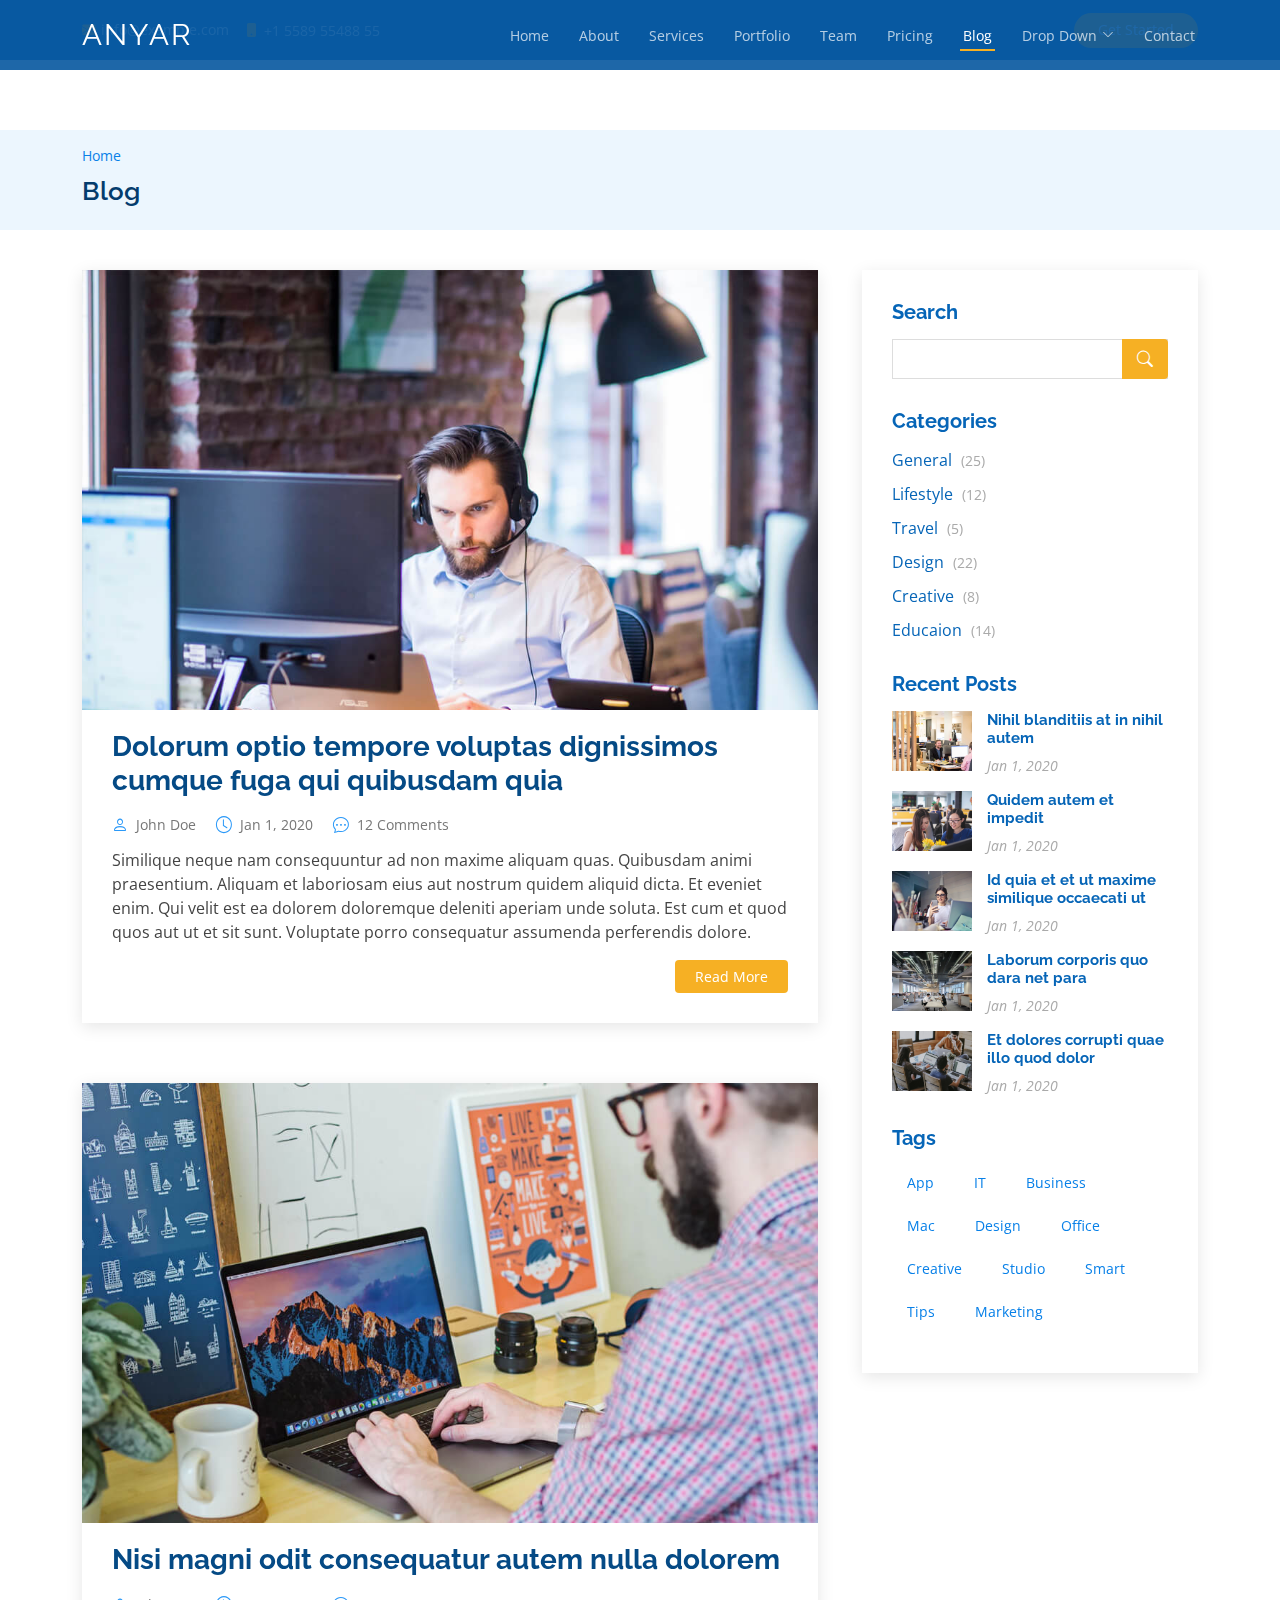
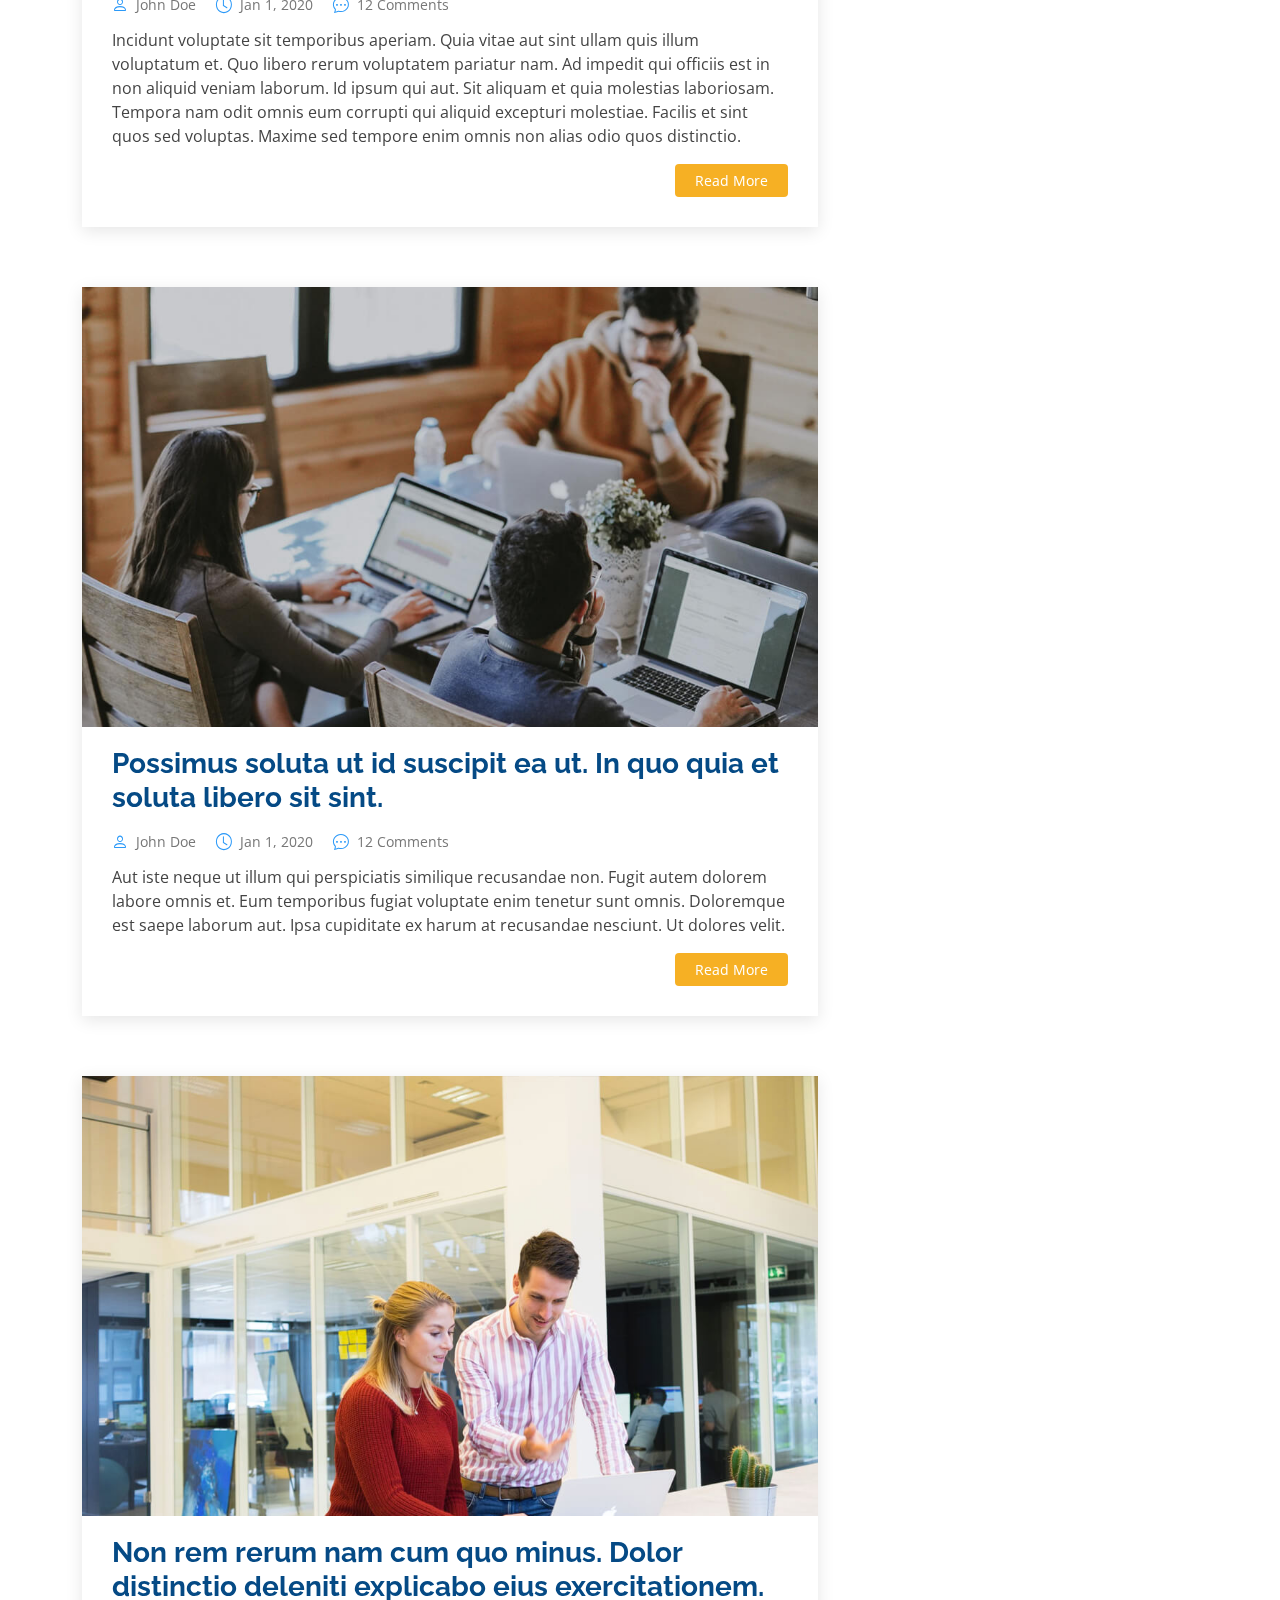
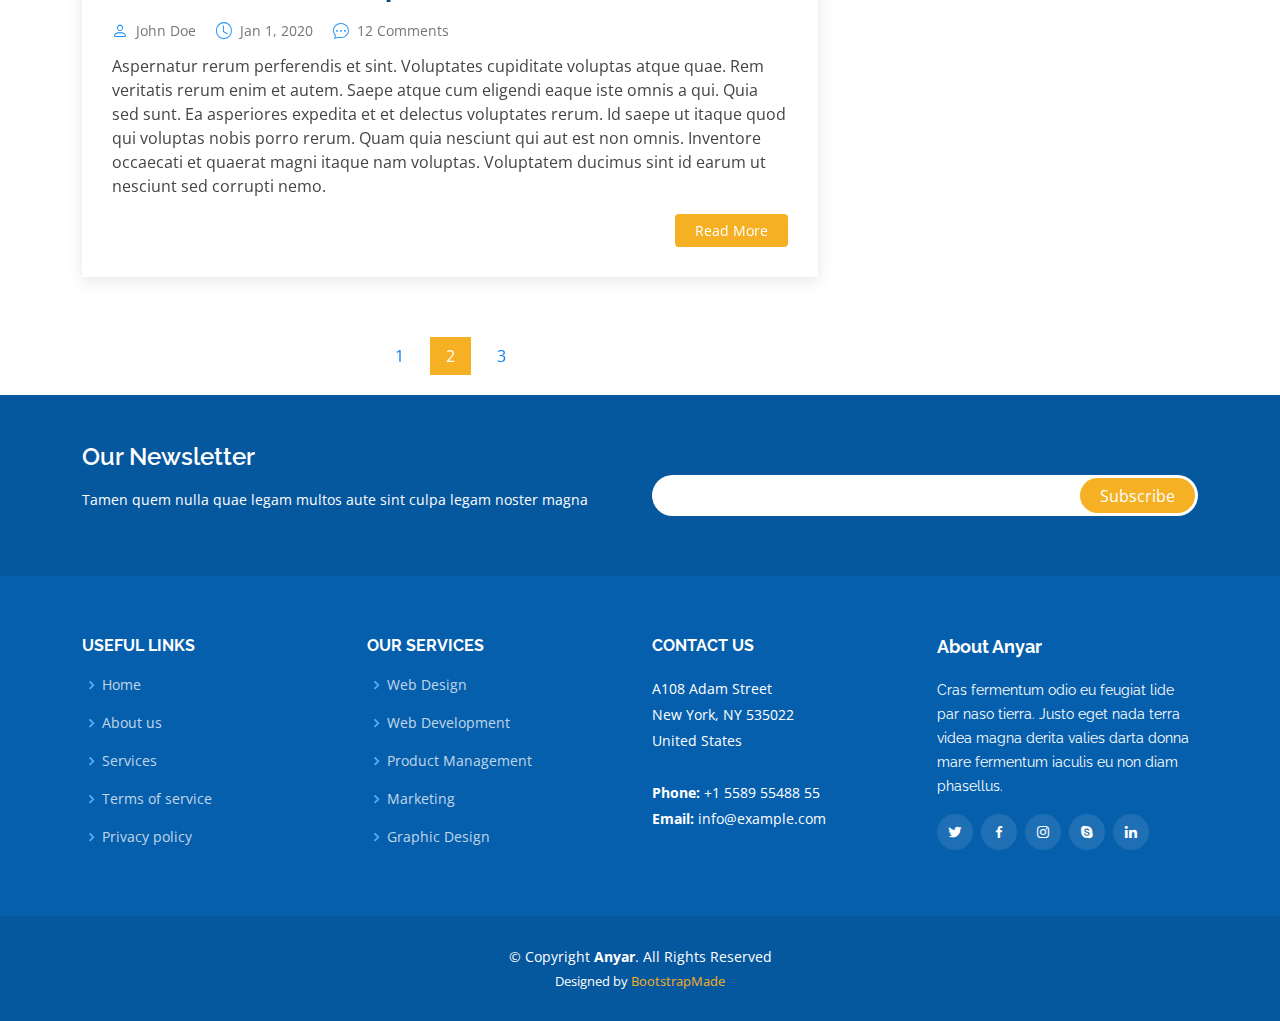
==== blog.html @ fac0b103 "first-commit" ====
<!DOCTYPE html>
<html lang="en">

<head>
  <meta charset="utf-8">
  <meta content="width=device-width, initial-scale=1.0" name="viewport">

  <title>Blog - Anyar Bootstrap Template</title>
  <meta content="" name="description">
  <meta content="" name="keywords">

  <!-- Favicons -->
  <link href="assets/img/favicon.png" rel="icon">
  <link href="assets/img/apple-touch-icon.png" rel="apple-touch-icon">

  <!-- Google Fonts -->
  <link href="https://fonts.googleapis.com/css?family=Open+Sans:300,300i,400,400i,600,600i,700,700i|Raleway:300,300i,400,400i,500,500i,600,600i,700,700i|Poppins:300,300i,400,400i,500,500i,600,600i,700,700i" rel="stylesheet">

  <!-- Vendor CSS Files -->
  <link href="assets/vendor/animate.css/animate.min.css" rel="stylesheet">
  <link href="assets/vendor/aos/aos.css" rel="stylesheet">
  <link href="assets/vendor/bootstrap/css/bootstrap.min.css" rel="stylesheet">
  <link href="assets/vendor/bootstrap-icons/bootstrap-icons.css" rel="stylesheet">
  <link href="assets/vendor/boxicons/css/boxicons.min.css" rel="stylesheet">
  <link href="assets/vendor/glightbox/css/glightbox.min.css" rel="stylesheet">
  <link href="assets/vendor/remixicon/remixicon.css" rel="stylesheet">
  <link href="assets/vendor/swiper/swiper-bundle.min.css" rel="stylesheet">

  <!-- Template Main CSS File -->
  <link href="assets/css/style.css" rel="stylesheet">

  <!-- =======================================================
  * Template Name: Anyar - v4.6.0
  * Template URL: https://bootstrapmade.com/anyar-free-multipurpose-one-page-bootstrap-theme/
  * Author: BootstrapMade.com
  * License: https://bootstrapmade.com/license/
  ======================================================== -->
</head>

<body>

  <!-- ======= Top Bar ======= -->
  <div id="topbar" class="fixed-top d-flex align-items-center topbar-inner-pages">
    <div class="container d-flex align-items-center justify-content-center justify-content-md-between">
      <div class="contact-info d-flex align-items-center">
        <i class="bi bi-envelope-fill"></i><a href="mailto:contact@example.com">info@example.com</a>
        <i class="bi bi-phone-fill phone-icon"></i> +1 5589 55488 55
      </div>
      <div class="cta d-none d-md-block">
        <a href="#about" class="scrollto">Get Started</a>
      </div>
    </div>
  </div>

  <!-- ======= Header ======= -->
  <header id="header" class="fixed-top d-flex align-items-center header-inner-pages">
    <div class="container d-flex align-items-center justify-content-between">

      <h1 class="logo"><a href="index.html">Anyar</a></h1>
      <!-- Uncomment below if you prefer to use an image logo -->
      <!-- <a href=index.html" class="logo"><img src="assets/img/logo.png" alt="" class="img-fluid"></a>-->

      <nav id="navbar" class="navbar">
        <ul>
          <li><a class="nav-link scrollto " href="#hero">Home</a></li>
          <li><a class="nav-link scrollto" href="#about">About</a></li>
          <li><a class="nav-link scrollto" href="#services">Services</a></li>
          <li><a class="nav-link scrollto " href="#portfolio">Portfolio</a></li>
          <li><a class="nav-link scrollto" href="#team">Team</a></li>
          <li><a class="nav-link scrollto" href="#pricing">Pricing</a></li>
          <li><a class="active" href="blog.html">Blog</a></li>
          <li class="dropdown"><a href="#"><span>Drop Down</span> <i class="bi bi-chevron-down"></i></a>
            <ul>
              <li><a href="#">Drop Down 1</a></li>
              <li class="dropdown"><a href="#"><span>Deep Drop Down</span> <i class="bi bi-chevron-right"></i></a>
                <ul>
                  <li><a href="#">Deep Drop Down 1</a></li>
                  <li><a href="#">Deep Drop Down 2</a></li>
                  <li><a href="#">Deep Drop Down 3</a></li>
                  <li><a href="#">Deep Drop Down 4</a></li>
                  <li><a href="#">Deep Drop Down 5</a></li>
                </ul>
              </li>
              <li><a href="#">Drop Down 2</a></li>
              <li><a href="#">Drop Down 3</a></li>
              <li><a href="#">Drop Down 4</a></li>
            </ul>
          </li>
          <li><a class="nav-link scrollto" href="#contact">Contact</a></li>
        </ul>
        <i class="bi bi-list mobile-nav-toggle"></i>
      </nav><!-- .navbar -->

    </div>
  </header><!-- End Header -->

  <main id="main">

    <!-- ======= Breadcrumbs ======= -->
    <section id="breadcrumbs" class="breadcrumbs">
      <div class="container">

        <ol>
          <li><a href="index.html">Home</a></li>
        </ol>
        <h2>Blog</h2>

      </div>
    </section><!-- End Breadcrumbs -->

    <!-- ======= Blog Section ======= -->
    <section id="blog" class="blog">
      <div class="container" data-aos="fade-up">

        <div class="row">

          <div class="col-lg-8 entries">

            <article class="entry">

              <div class="entry-img">
                <img src="assets/img/blog/blog-1.jpg" alt="" class="img-fluid">
              </div>

              <h2 class="entry-title">
                <a href="blog-single.html">Dolorum optio tempore voluptas dignissimos cumque fuga qui quibusdam quia</a>
              </h2>

              <div class="entry-meta">
                <ul>
                  <li class="d-flex align-items-center"><i class="bi bi-person"></i> <a href="blog-single.html">John Doe</a></li>
                  <li class="d-flex align-items-center"><i class="bi bi-clock"></i> <a href="blog-single.html"><time datetime="2020-01-01">Jan 1, 2020</time></a></li>
                  <li class="d-flex align-items-center"><i class="bi bi-chat-dots"></i> <a href="blog-single.html">12 Comments</a></li>
                </ul>
              </div>

              <div class="entry-content">
                <p>
                  Similique neque nam consequuntur ad non maxime aliquam quas. Quibusdam animi praesentium. Aliquam et laboriosam eius aut nostrum quidem aliquid dicta.
                  Et eveniet enim. Qui velit est ea dolorem doloremque deleniti aperiam unde soluta. Est cum et quod quos aut ut et sit sunt. Voluptate porro consequatur assumenda perferendis dolore.
                </p>
                <div class="read-more">
                  <a href="blog-single.html">Read More</a>
                </div>
              </div>

            </article><!-- End blog entry -->

            <article class="entry">

              <div class="entry-img">
                <img src="assets/img/blog/blog-2.jpg" alt="" class="img-fluid">
              </div>

              <h2 class="entry-title">
                <a href="blog-single.html">Nisi magni odit consequatur autem nulla dolorem</a>
              </h2>

              <div class="entry-meta">
                <ul>
                  <li class="d-flex align-items-center"><i class="bi bi-person"></i> <a href="blog-single.html">John Doe</a></li>
                  <li class="d-flex align-items-center"><i class="bi bi-clock"></i> <a href="blog-single.html"><time datetime="2020-01-01">Jan 1, 2020</time></a></li>
                  <li class="d-flex align-items-center"><i class="bi bi-chat-dots"></i> <a href="blog-single.html">12 Comments</a></li>
                </ul>
              </div>

              <div class="entry-content">
                <p>
                  Incidunt voluptate sit temporibus aperiam. Quia vitae aut sint ullam quis illum voluptatum et. Quo libero rerum voluptatem pariatur nam.
                  Ad impedit qui officiis est in non aliquid veniam laborum. Id ipsum qui aut. Sit aliquam et quia molestias laboriosam. Tempora nam odit omnis eum corrupti qui aliquid excepturi molestiae. Facilis et sint quos sed voluptas. Maxime sed tempore enim omnis non alias odio quos distinctio.
                </p>
                <div class="read-more">
                  <a href="blog-single.html">Read More</a>
                </div>
              </div>

            </article><!-- End blog entry -->

            <article class="entry">

              <div class="entry-img">
                <img src="assets/img/blog/blog-3.jpg" alt="" class="img-fluid">
              </div>

              <h2 class="entry-title">
                <a href="blog-single.html">Possimus soluta ut id suscipit ea ut. In quo quia et soluta libero sit sint.</a>
              </h2>

              <div class="entry-meta">
                <ul>
                  <li class="d-flex align-items-center"><i class="bi bi-person"></i> <a href="blog-single.html">John Doe</a></li>
                  <li class="d-flex align-items-center"><i class="bi bi-clock"></i> <a href="blog-single.html"><time datetime="2020-01-01">Jan 1, 2020</time></a></li>
                  <li class="d-flex align-items-center"><i class="bi bi-chat-dots"></i> <a href="blog-single.html">12 Comments</a></li>
                </ul>
              </div>

              <div class="entry-content">
                <p>
                  Aut iste neque ut illum qui perspiciatis similique recusandae non. Fugit autem dolorem labore omnis et. Eum temporibus fugiat voluptate enim tenetur sunt omnis.
                  Doloremque est saepe laborum aut. Ipsa cupiditate ex harum at recusandae nesciunt. Ut dolores velit.
                </p>
                <div class="read-more">
                  <a href="blog-single.html">Read More</a>
                </div>
              </div>

            </article><!-- End blog entry -->

            <article class="entry">

              <div class="entry-img">
                <img src="assets/img/blog/blog-4.jpg" alt="" class="img-fluid">
              </div>

              <h2 class="entry-title">
                <a href="blog-single.html">Non rem rerum nam cum quo minus. Dolor distinctio deleniti explicabo eius exercitationem.</a>
              </h2>

              <div class="entry-meta">
                <ul>
                  <li class="d-flex align-items-center"><i class="bi bi-person"></i> <a href="blog-single.html">John Doe</a></li>
                  <li class="d-flex align-items-center"><i class="bi bi-clock"></i> <a href="blog-single.html"><time datetime="2020-01-01">Jan 1, 2020</time></a></li>
                  <li class="d-flex align-items-center"><i class="bi bi-chat-dots"></i> <a href="blog-single.html">12 Comments</a></li>
                </ul>
              </div>

              <div class="entry-content">
                <p>
                  Aspernatur rerum perferendis et sint. Voluptates cupiditate voluptas atque quae. Rem veritatis rerum enim et autem. Saepe atque cum eligendi eaque iste omnis a qui.
                  Quia sed sunt. Ea asperiores expedita et et delectus voluptates rerum. Id saepe ut itaque quod qui voluptas nobis porro rerum. Quam quia nesciunt qui aut est non omnis. Inventore occaecati et quaerat magni itaque nam voluptas. Voluptatem ducimus sint id earum ut nesciunt sed corrupti nemo.
                </p>
                <div class="read-more">
                  <a href="blog-single.html">Read More</a>
                </div>
              </div>

            </article><!-- End blog entry -->

            <div class="blog-pagination">
              <ul class="justify-content-center">
                <li><a href="#">1</a></li>
                <li class="active"><a href="#">2</a></li>
                <li><a href="#">3</a></li>
              </ul>
            </div>

          </div><!-- End blog entries list -->

          <div class="col-lg-4">

            <div class="sidebar">

              <h3 class="sidebar-title">Search</h3>
              <div class="sidebar-item search-form">
                <form action="">
                  <input type="text">
                  <button type="submit"><i class="bi bi-search"></i></button>
                </form>
              </div><!-- End sidebar search formn-->

              <h3 class="sidebar-title">Categories</h3>
              <div class="sidebar-item categories">
                <ul>
                  <li><a href="#">General <span>(25)</span></a></li>
                  <li><a href="#">Lifestyle <span>(12)</span></a></li>
                  <li><a href="#">Travel <span>(5)</span></a></li>
                  <li><a href="#">Design <span>(22)</span></a></li>
                  <li><a href="#">Creative <span>(8)</span></a></li>
                  <li><a href="#">Educaion <span>(14)</span></a></li>
                </ul>
              </div><!-- End sidebar categories-->

              <h3 class="sidebar-title">Recent Posts</h3>
              <div class="sidebar-item recent-posts">
                <div class="post-item clearfix">
                  <img src="assets/img/blog/blog-recent-1.jpg" alt="">
                  <h4><a href="blog-single.html">Nihil blanditiis at in nihil autem</a></h4>
                  <time datetime="2020-01-01">Jan 1, 2020</time>
                </div>

                <div class="post-item clearfix">
                  <img src="assets/img/blog/blog-recent-2.jpg" alt="">
                  <h4><a href="blog-single.html">Quidem autem et impedit</a></h4>
                  <time datetime="2020-01-01">Jan 1, 2020</time>
                </div>

                <div class="post-item clearfix">
                  <img src="assets/img/blog/blog-recent-3.jpg" alt="">
                  <h4><a href="blog-single.html">Id quia et et ut maxime similique occaecati ut</a></h4>
                  <time datetime="2020-01-01">Jan 1, 2020</time>
                </div>

                <div class="post-item clearfix">
                  <img src="assets/img/blog/blog-recent-4.jpg" alt="">
                  <h4><a href="blog-single.html">Laborum corporis quo dara net para</a></h4>
                  <time datetime="2020-01-01">Jan 1, 2020</time>
                </div>

                <div class="post-item clearfix">
                  <img src="assets/img/blog/blog-recent-5.jpg" alt="">
                  <h4><a href="blog-single.html">Et dolores corrupti quae illo quod dolor</a></h4>
                  <time datetime="2020-01-01">Jan 1, 2020</time>
                </div>

              </div><!-- End sidebar recent posts-->

              <h3 class="sidebar-title">Tags</h3>
              <div class="sidebar-item tags">
                <ul>
                  <li><a href="#">App</a></li>
                  <li><a href="#">IT</a></li>
                  <li><a href="#">Business</a></li>
                  <li><a href="#">Mac</a></li>
                  <li><a href="#">Design</a></li>
                  <li><a href="#">Office</a></li>
                  <li><a href="#">Creative</a></li>
                  <li><a href="#">Studio</a></li>
                  <li><a href="#">Smart</a></li>
                  <li><a href="#">Tips</a></li>
                  <li><a href="#">Marketing</a></li>
                </ul>
              </div><!-- End sidebar tags-->

            </div><!-- End sidebar -->

          </div><!-- End blog sidebar -->

        </div>

      </div>
    </section><!-- End Blog Section -->

  </main><!-- End #main -->

  <!-- ======= Footer ======= -->
  <footer id="footer">

    <div class="footer-newsletter">
      <div class="container">
        <div class="row">
          <div class="col-lg-6">
            <h4>Our Newsletter</h4>
            <p>Tamen quem nulla quae legam multos aute sint culpa legam noster magna</p>
          </div>
          <div class="col-lg-6">
            <form action="" method="post">
              <input type="email" name="email"><input type="submit" value="Subscribe">
            </form>
          </div>
        </div>
      </div>
    </div>

    <div class="footer-top">
      <div class="container">
        <div class="row">

          <div class="col-lg-3 col-md-6 footer-links">
            <h4>Useful Links</h4>
            <ul>
              <li><i class="bx bx-chevron-right"></i> <a href="#">Home</a></li>
              <li><i class="bx bx-chevron-right"></i> <a href="#">About us</a></li>
              <li><i class="bx bx-chevron-right"></i> <a href="#">Services</a></li>
              <li><i class="bx bx-chevron-right"></i> <a href="#">Terms of service</a></li>
              <li><i class="bx bx-chevron-right"></i> <a href="#">Privacy policy</a></li>
            </ul>
          </div>

          <div class="col-lg-3 col-md-6 footer-links">
            <h4>Our Services</h4>
            <ul>
              <li><i class="bx bx-chevron-right"></i> <a href="#">Web Design</a></li>
              <li><i class="bx bx-chevron-right"></i> <a href="#">Web Development</a></li>
              <li><i class="bx bx-chevron-right"></i> <a href="#">Product Management</a></li>
              <li><i class="bx bx-chevron-right"></i> <a href="#">Marketing</a></li>
              <li><i class="bx bx-chevron-right"></i> <a href="#">Graphic Design</a></li>
            </ul>
          </div>

          <div class="col-lg-3 col-md-6 footer-contact">
            <h4>Contact Us</h4>
            <p>
              A108 Adam Street <br>
              New York, NY 535022<br>
              United States <br><br>
              <strong>Phone:</strong> +1 5589 55488 55<br>
              <strong>Email:</strong> info@example.com<br>
            </p>

          </div>

          <div class="col-lg-3 col-md-6 footer-info">
            <h3>About Anyar</h3>
            <p>Cras fermentum odio eu feugiat lide par naso tierra. Justo eget nada terra videa magna derita valies darta donna mare fermentum iaculis eu non diam phasellus.</p>
            <div class="social-links mt-3">
              <a href="#" class="twitter"><i class="bx bxl-twitter"></i></a>
              <a href="#" class="facebook"><i class="bx bxl-facebook"></i></a>
              <a href="#" class="instagram"><i class="bx bxl-instagram"></i></a>
              <a href="#" class="google-plus"><i class="bx bxl-skype"></i></a>
              <a href="#" class="linkedin"><i class="bx bxl-linkedin"></i></a>
            </div>
          </div>

        </div>
      </div>
    </div>

    <div class="container">
      <div class="copyright">
        &copy; Copyright <strong><span>Anyar</span></strong>. All Rights Reserved
      </div>
      <div class="credits">
        <!-- All the links in the footer should remain intact. -->
        <!-- You can delete the links only if you purchased the pro version. -->
        <!-- Licensing information: https://bootstrapmade.com/license/ -->
        <!-- Purchase the pro version with working PHP/AJAX contact form: https://bootstrapmade.com/anyar-free-multipurpose-one-page-bootstrap-theme/ -->
        Designed by <a href="https://bootstrapmade.com/">BootstrapMade</a>
      </div>
    </div>
  </footer><!-- End Footer -->

  <div id="preloader"></div>
  <a href="#" class="back-to-top d-flex align-items-center justify-content-center"><i class="bi bi-arrow-up-short"></i></a>

  <!-- Vendor JS Files -->
  <script src="assets/vendor/aos/aos.js"></script>
  <script src="assets/vendor/bootstrap/js/bootstrap.bundle.min.js"></script>
  <script src="assets/vendor/glightbox/js/glightbox.min.js"></script>
  <script src="assets/vendor/isotope-layout/isotope.pkgd.min.js"></script>
  <script src="assets/vendor/php-email-form/validate.js"></script>
  <script src="assets/vendor/swiper/swiper-bundle.min.js"></script>

  <!-- Template Main JS File -->
  <script src="assets/js/main.js"></script>

</body>

</html>
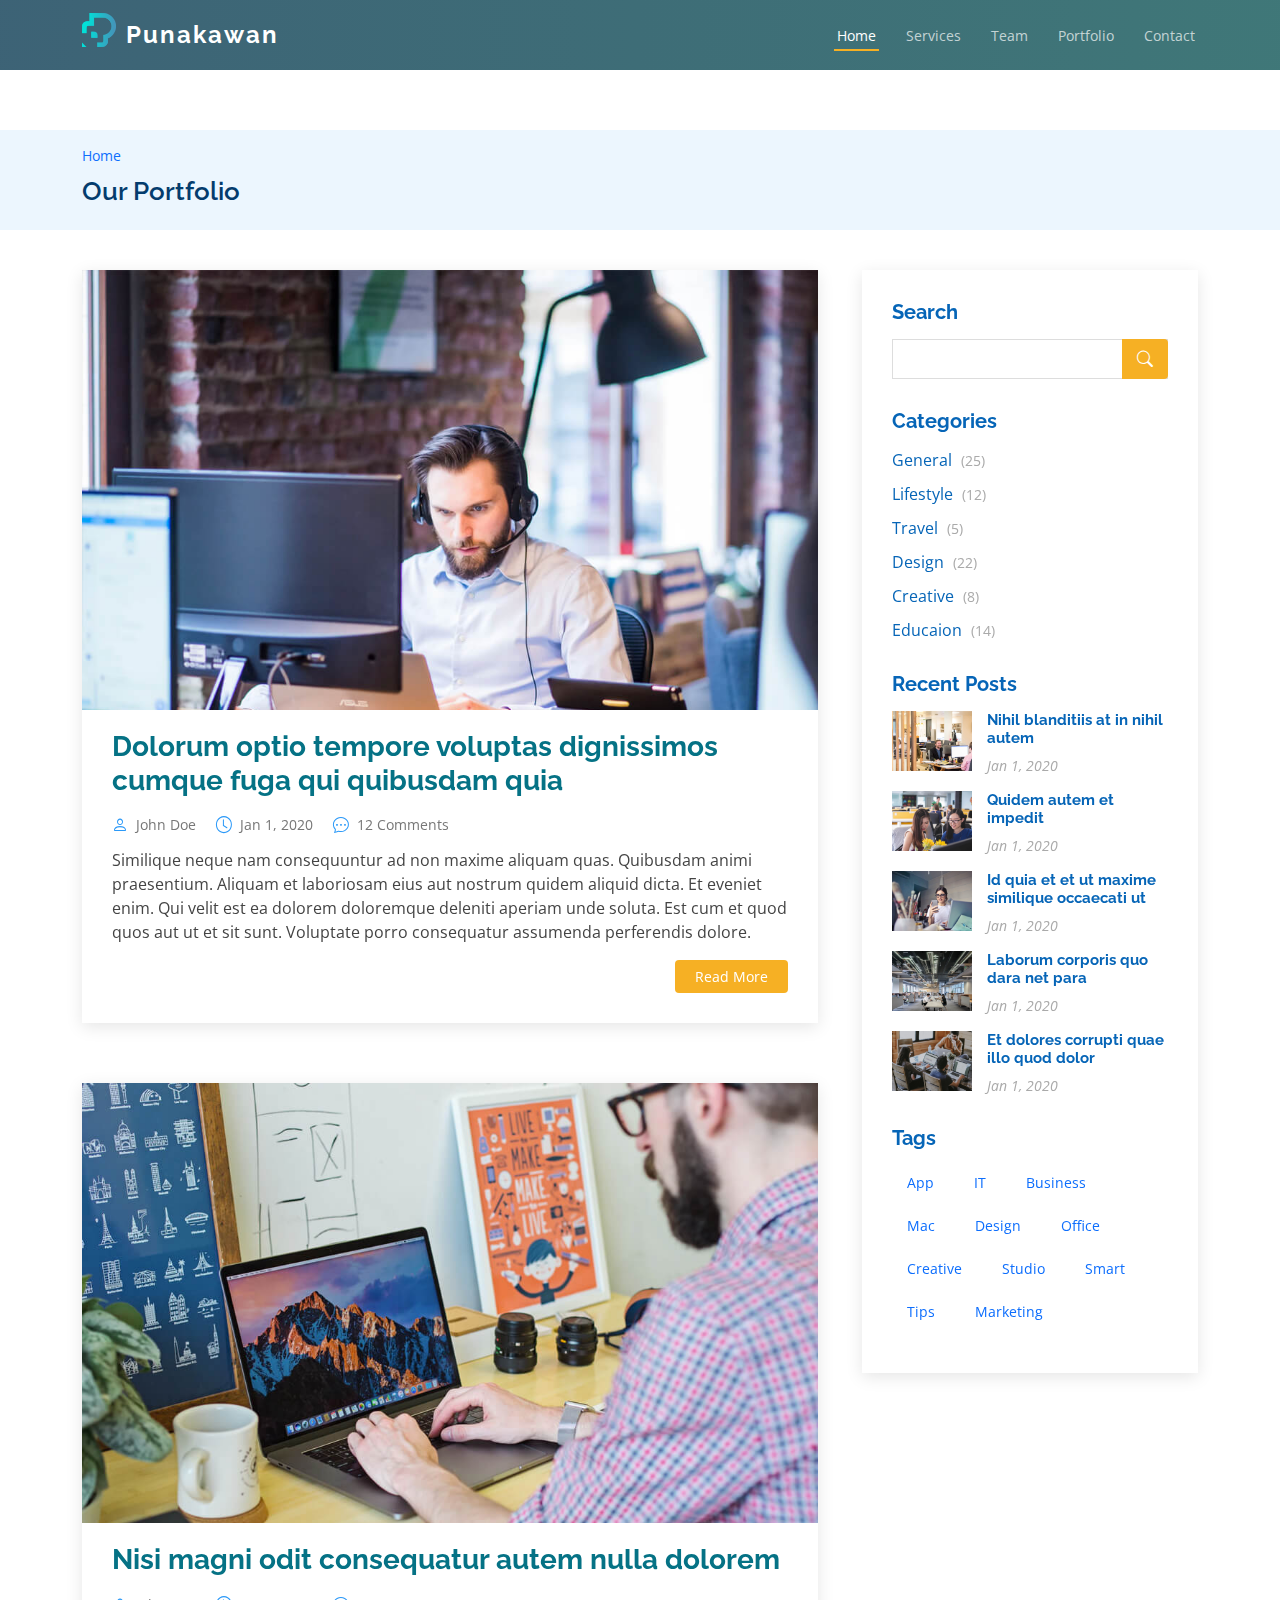
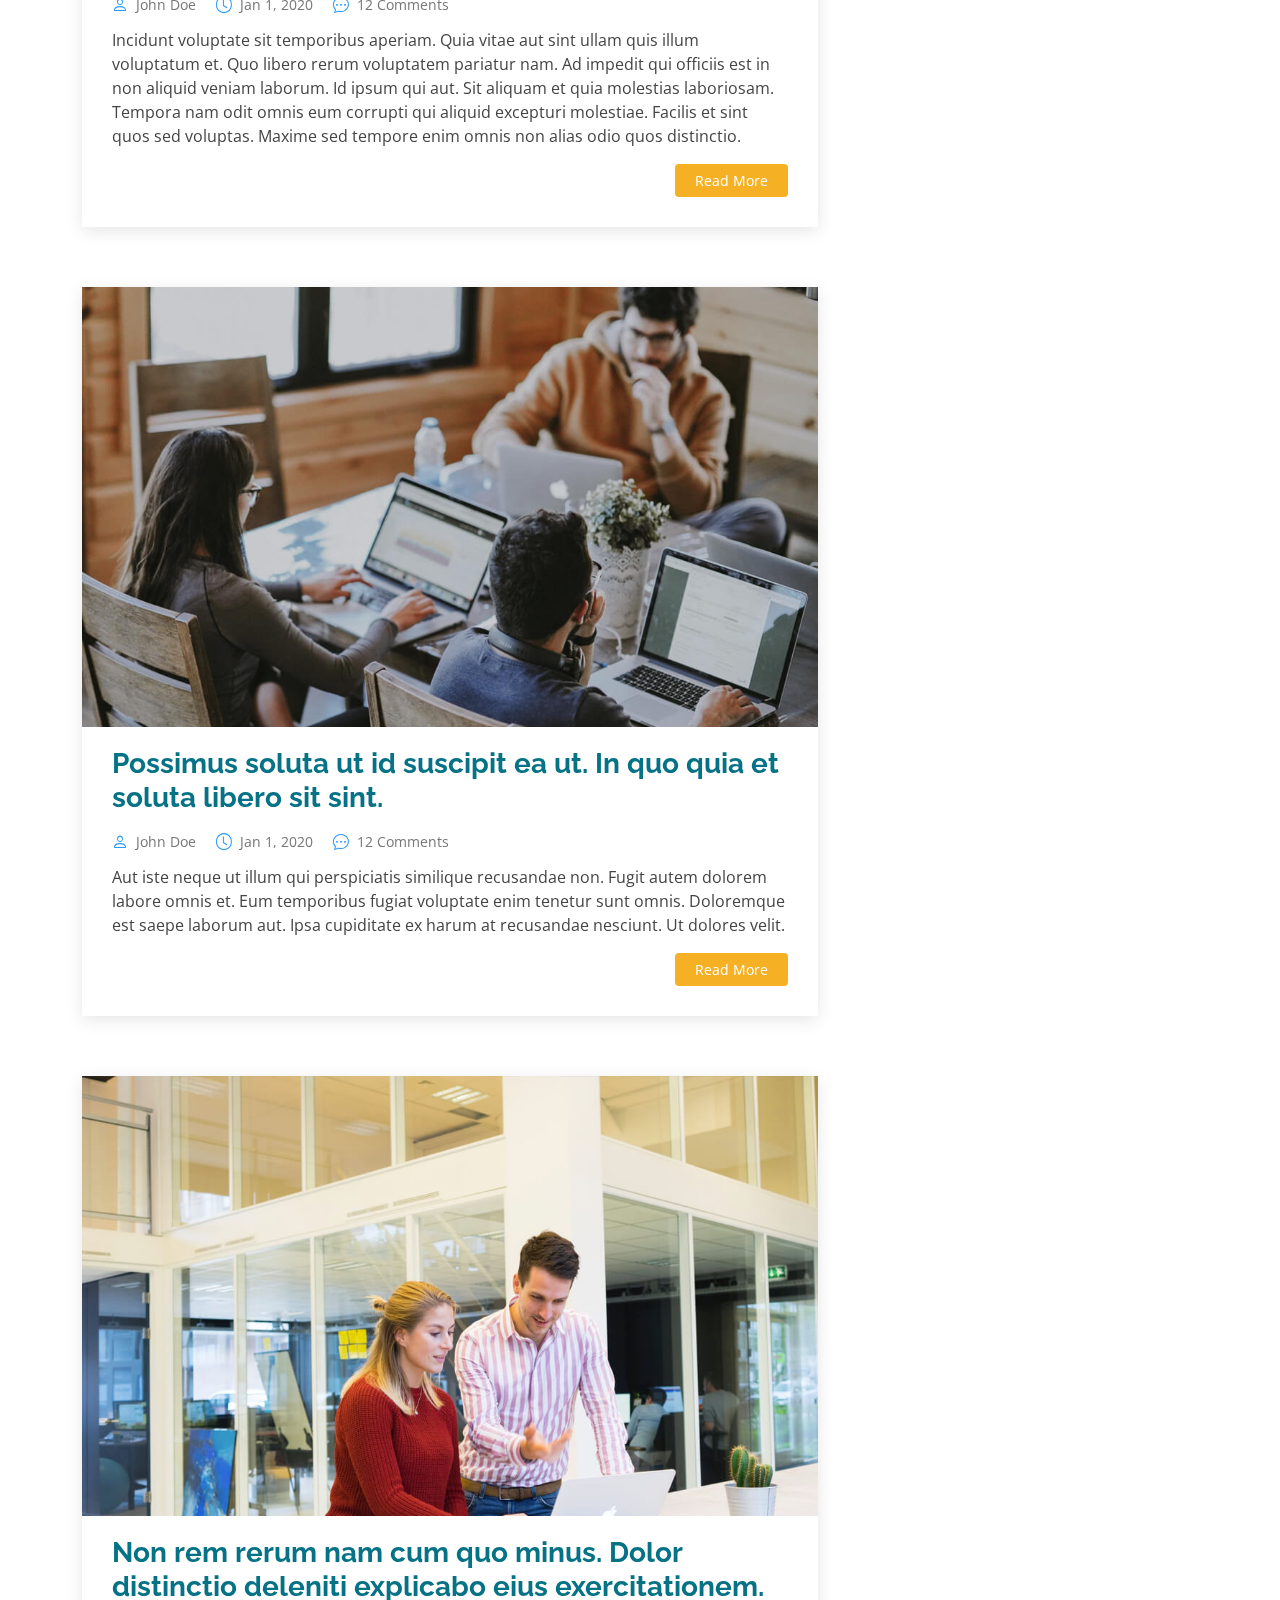
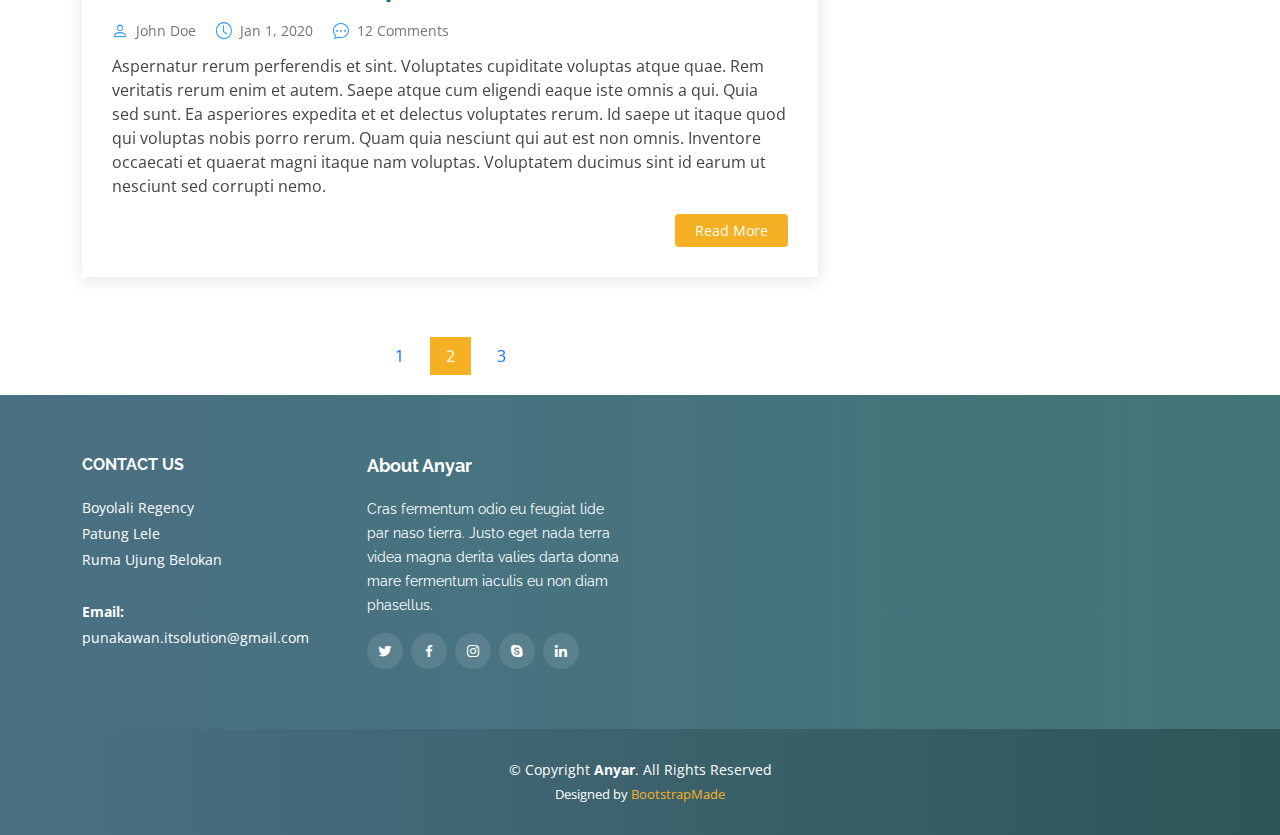
==== commit d29a170c: "New Update v1.1" ====
--- a/blog.html
+++ b/blog.html
@@ -53,22 +53,27 @@
   </div>
 
   <!-- ======= Header ======= -->
-  <header id="header" class="fixed-top d-flex align-items-center header-inner-pages">
+  <header id="header" class="fixed-top d-flex align-items-center ">
     <div class="container d-flex align-items-center justify-content-between">
 
-      <h1 class="logo"><a href="index.html">Anyar</a></h1>
+      <div style="display: flex;">
+        <a href=index.html" class="logo"><img src="assets/img/logo.png" alt="" class="img-fluid"></a>
+        <h1 class="logo logo-text"><a href="index.html">Punakawan</a></h1>
+      </div>
       <!-- Uncomment below if you prefer to use an image logo -->
       <!-- <a href=index.html" class="logo"><img src="assets/img/logo.png" alt="" class="img-fluid"></a>-->
 
       <nav id="navbar" class="navbar">
         <ul>
-          <li><a class="nav-link scrollto " href="#hero">Home</a></li>
-          <li><a class="nav-link scrollto" href="#about">About</a></li>
-          <li><a class="nav-link scrollto" href="#services">Services</a></li>
-          <li><a class="nav-link scrollto " href="#portfolio">Portfolio</a></li>
-          <li><a class="nav-link scrollto" href="#team">Team</a></li>
-          <li><a class="nav-link scrollto" href="#pricing">Pricing</a></li>
-          <li><a class="active" href="blog.html">Blog</a></li>
+          <li><a class="nav-link scrollto active" href="index.html">Home</a></li>
+          <!-- <li><a class="nav-link scrollto" href="#about">About</a></li> -->
+          <li><a class="nav-link scrollto" href="index.html">Services</a></li>
+          <!--<li><a class="nav-link scrollto " href="#portfolio">Portfolio</a></li> -->
+          <li><a class="nav-link scrollto" href="index.html">Team</a></li>
+          <!-- <li><a class="nav-link scrollto" href="#pricing">Pricing</a></li> -->
+          <li><a href="blog.html">Portfolio</a></li>
+          
+          <!--
           <li class="dropdown"><a href="#"><span>Drop Down</span> <i class="bi bi-chevron-down"></i></a>
             <ul>
               <li><a href="#">Drop Down 1</a></li>
@@ -86,6 +91,10 @@
               <li><a href="#">Drop Down 4</a></li>
             </ul>
           </li>
+
+        -->
+
+
           <li><a class="nav-link scrollto" href="#contact">Contact</a></li>
         </ul>
         <i class="bi bi-list mobile-nav-toggle"></i>
@@ -103,7 +112,7 @@
         <ol>
           <li><a href="index.html">Home</a></li>
         </ol>
-        <h2>Blog</h2>
+        <h2>Our Portfolio</h2>
 
       </div>
     </section><!-- End Breadcrumbs -->
@@ -334,7 +343,8 @@
 
   <!-- ======= Footer ======= -->
   <footer id="footer">
-
+    
+    <!--
     <div class="footer-newsletter">
       <div class="container">
         <div class="row">
@@ -350,11 +360,12 @@
         </div>
       </div>
     </div>
+    -->
 
     <div class="footer-top">
       <div class="container">
         <div class="row">
-
+          <!--
           <div class="col-lg-3 col-md-6 footer-links">
             <h4>Useful Links</h4>
             <ul>
@@ -376,15 +387,15 @@
               <li><i class="bx bx-chevron-right"></i> <a href="#">Graphic Design</a></li>
             </ul>
           </div>
-
+          -->
           <div class="col-lg-3 col-md-6 footer-contact">
             <h4>Contact Us</h4>
             <p>
-              A108 Adam Street <br>
-              New York, NY 535022<br>
-              United States <br><br>
-              <strong>Phone:</strong> +1 5589 55488 55<br>
-              <strong>Email:</strong> info@example.com<br>
+              Boyolali Regency <br>
+              Patung Lele<br>
+              Ruma Ujung Belokan <br><br>
+              <!-- <strong>Phone:</strong> +1 5589 55488 55<br> -->
+              <strong>Email:</strong> punakawan.itsolution@gmail.com<br>
             </p>
 
           </div>
--- a/assets/css/style.css
+++ b/assets/css/style.css
@@ -15,7 +15,7 @@
 
 a {
   text-decoration: none;
-  color: #0880e8;
+  color: linear-gradient(90deg, hsla(200, 28%, 40%, 0.836) 0%, hsla(182, 28%, 40%, 0.753) 100%);
 }
 
 a:hover {
@@ -34,10 +34,10 @@
   position: fixed;
   visibility: hidden;
   opacity: 0;
-  right: 15px;
-  bottom: 15px;
+  right: 35px;
+  bottom: 85px;
   z-index: 996;
-  background: #0880e8;
+  background: linear-gradient(90deg, hsla(200, 28%, 40%, 0.836) 0%, hsla(182, 28%, 40%, 0.753) 100%);
   width: 40px;
   height: 40px;
   border-radius: 50px;
@@ -76,7 +76,7 @@
   position: fixed;
   top: calc(50% - 30px);
   left: calc(50% - 30px);
-  border: 6px solid #0880e8;
+  border: 6px solid linear-gradient(90deg, hsla(200, 28%, 40%, 0.836) 0%, hsla(182, 28%, 40%, 0.753) 100%);
   border-top-color: #bfe0fd;
   border-radius: 50%;
   width: 60px;
@@ -160,30 +160,29 @@
 # Header
 --------------------------------------------------------------*/
 #header {
-  background: rgba(0, 0, 0, 0.1);
+  background: linear-gradient(90deg, hsl(200, 32%, 35%) 0%, hsl(181, 31%, 36%) 100%);
   transition: all 0.5s;
   z-index: 997;
   height: 70px;
   /* top: 60px; */
 }
 #header.header-scrolled {
-  background: rgba(5, 87, 158, 0.9);
+  background: linear-gradient(90deg, hsl(199, 28%, 40%) 0%, hsla(182, 28%, 40%, 0.815) 100%);
   top: 0;
 }
 #header .logo {
-  font-size: 30px;
+  font-size: 24px;
   margin: 0;
   padding: 0;
   line-height: 1;
   font-weight: 400;
   letter-spacing: 2px;
-  text-transform: uppercase;
 }
 #header .logo a {
   color: #fff;
 }
 #header .logo img {
-  max-height: 40px;
+  max-height: 34px;
 }
 
 .header-inner-pages {
@@ -201,6 +200,20 @@
 
 .logo-text a{
   font-weight: bold;
+}
+
+@media (max-width: 991px) {
+  #header .logo img {
+    max-height: 32px;
+  }
+  #header .logo {
+    font-size: 22px;
+    margin: 0;
+    padding: 0;
+    line-height: 1;
+    font-weight: 400;
+    letter-spacing: 2px;
+  }
 }
 /*--------------------------------------------------------------
 # Navigation Menu
@@ -290,7 +303,7 @@
   font-size: 12px;
 }
 .navbar .dropdown ul a:hover, .navbar .dropdown ul .active:hover, .navbar .dropdown ul li:hover > a {
-  color: #0880e8;
+  color: linear-gradient(90deg, hsla(200, 28%, 40%, 0.836) 0%, hsla(182, 28%, 40%, 0.753) 100%);
 }
 .navbar .dropdown:hover > ul {
   opacity: 1;
@@ -428,10 +441,11 @@
   margin-bottom: -90px;
   z-index: 99;
   transition: 0.3s;
+  
 }
 #hero:before {
   content: "";
-  background: rgba(6, 101, 183, 0.9);
+  background: linear-gradient(0deg, hsl(0, 0%, 100%) 0%, hsla(182, 28%, 40%, 0.726) 70%);
   position: absolute;
   bottom: 0;
   top: 0;
@@ -483,14 +497,15 @@
   transition: 0.5s;
   line-height: 1;
   margin: 10px;
-  color: #fff;
+  color: rgb(20, 20, 20);
   -webkit-animation-delay: 0.8s;
   animation-delay: 0.8s;
-  border: 2px solid #f6b024;
+  border: 2px solid #ffffff;
 }
 #hero .btn-get-started:hover {
-  background: #f6b024;
-  color: #fff;
+  background: #2b2b2b;
+  color: #fff;
+  border: 2px solid #2b2b2b;
   text-decoration: none;
 }
 @media (min-width: 1024px) {
@@ -520,7 +535,7 @@
 }
 
 .section-bg {
-  background-color: #f1f8ff;
+  background-color: #67adb93d;
 }
 
 .section-title {
@@ -533,7 +548,7 @@
   text-transform: uppercase;
   margin-bottom: 20px;
   padding-bottom: 0;
-  color: #054a85;
+  color: #057285;
 }
 .section-title p {
   margin-bottom: 0;
@@ -573,7 +588,7 @@
   font-size: 18px;
 }
 .icon-boxes .title a {
-  color: #05579e;
+  color: #057285;
 }
 .icon-boxes .description {
   font-size: 15px;
@@ -622,7 +637,7 @@
   left: 0;
   top: 2px;
   font-size: 20px;
-  color: #0880e8;
+  color: linear-gradient(90deg, hsla(200, 28%, 40%, 0.836) 0%, hsla(182, 28%, 40%, 0.753) 100%);
   line-height: 1;
 }
 .about .content p:last-child {
@@ -638,14 +653,14 @@
   border-radius: 5px;
   transition: 0.3s;
   line-height: 1;
-  color: #0880e8;
+  color: linear-gradient(90deg, hsla(200, 28%, 40%, 0.836) 0%, hsla(182, 28%, 40%, 0.753) 100%);
   -webkit-animation-delay: 0.8s;
   animation-delay: 0.8s;
   margin-top: 6px;
-  border: 2px solid #0880e8;
+  border: 2px solid linear-gradient(90deg, hsla(200, 28%, 40%, 0.836) 0%, hsla(182, 28%, 40%, 0.753) 100%);
 }
 .about .content .btn-learn-more:hover {
-  background: #0880e8;
+  background: linear-gradient(90deg, hsla(200, 28%, 40%, 0.836) 0%, hsla(182, 28%, 40%, 0.753) 100%);
   color: #fff;
   text-decoration: none;
 }
@@ -674,10 +689,10 @@
   height: 12px;
   background-color: #fff;
   opacity: 1;
-  border: 1px solid #0880e8;
+  border: 1px solid linear-gradient(90deg, hsla(200, 28%, 40%, 0.836) 0%, hsla(182, 28%, 40%, 0.753) 100%);
 }
 .clients .swiper-pagination .swiper-pagination-bullet-active {
-  background-color: #0880e8;
+  background-color: linear-gradient(90deg, hsla(200, 28%, 40%, 0.836) 0%, hsla(182, 28%, 40%, 0.753) 100%);
 }
 .clients .owl-item {
   display: flex;
@@ -706,7 +721,7 @@
   background-color: #ddd !important;
 }
 .clients .owl-dot.active {
-  background-color: #0880e8 !important;
+  background-color: linear-gradient(90deg, hsla(200, 28%, 40%, 0.836) 0%, hsla(182, 28%, 40%, 0.753) 100%) !important;
 }
 
 /*--------------------------------------------------------------
@@ -766,7 +781,7 @@
   cursor: pointer;
 }
 .why-us .accordion-list span {
-  color: #0880e8;
+  color: linear-gradient(90deg, hsla(200, 28%, 40%, 0.836) 0%, hsla(182, 28%, 40%, 0.753) 100%);
   font-weight: 600;
   font-size: 18px;
   padding-right: 10px;
@@ -788,7 +803,7 @@
   color: #343a40;
 }
 .why-us .accordion-list a.collapsed:hover {
-  color: #0880e8;
+  color: linear-gradient(90deg, hsla(200, 28%, 40%, 0.836) 0%, hsla(182, 28%, 40%, 0.753) 100%);
 }
 .why-us .accordion-list a.collapsed .icon-show {
   display: inline-block;
@@ -799,7 +814,7 @@
 .why-us .play-btn {
   width: 94px;
   height: 94px;
-  background: radial-gradient(#0880e8 50%, rgba(8, 128, 232, 0.4) 52%);
+  background: radial-gradient(linear-gradient(90deg, hsla(200, 28%, 40%, 0.836) 0%, hsla(182, 28%, 40%, 0.753) 100%) 50%, rgba(8, 128, 232, 0.4) 52%);
   border-radius: 50%;
   display: block;
   position: absolute;
@@ -844,7 +859,7 @@
   background: rgba(198, 16, 0, 0);
 }
 .why-us .play-btn:hover::after {
-  border-left: 15px solid #0880e8;
+  border-left: 15px solid linear-gradient(90deg, hsla(200, 28%, 40%, 0.836) 0%, hsla(182, 28%, 40%, 0.753) 100%);
   transform: scale(20);
 }
 .why-us .play-btn:hover::before {
@@ -923,11 +938,11 @@
   font-size: 18px;
 }
 .services .icon-box h4 a {
-  color: #05579e;
+  color: #057285;
   transition: 0.3s;
 }
 .services .icon-box h4 a:hover {
-  color: #0880e8;
+  color: linear-gradient(90deg, hsla(200, 28%, 40%, 0.836) 0%, hsla(182, 28%, 40%, 0.753) 100%);
 }
 .services .icon-box p {
   margin-left: 70px;
@@ -1007,7 +1022,7 @@
 }
 .portfoio #portfolio-flters li:hover, .portfoio #portfolio-flters li.filter-active {
   color: #fff;
-  background: #0880e8;
+  background: linear-gradient(90deg, hsla(200, 28%, 40%, 0.836) 0%, hsla(182, 28%, 40%, 0.753) 100%);
 }
 .portfoio #portfolio-flters li:last-child {
   margin-right: 0;
@@ -1029,7 +1044,7 @@
   bottom: -50px;
   z-index: 3;
   transition: all ease-in-out 0.3s;
-  background: #0880e8;
+  background: linear-gradient(90deg, hsla(200, 28%, 40%, 0.836) 0%, hsla(182, 28%, 40%, 0.753) 100%);
   padding: 15px 20px;
 }
 .portfoio .portfolio-item .portfolio-info h4 {
@@ -1082,10 +1097,10 @@
   height: 12px;
   background-color: #fff;
   opacity: 1;
-  border: 1px solid #0880e8;
+  border: 1px solid linear-gradient(90deg, hsla(200, 28%, 40%, 0.836) 0%, hsla(182, 28%, 40%, 0.753) 100%);
 }
 .portfolio-details .portfolio-details-slider .swiper-pagination .swiper-pagination-bullet-active {
-  background-color: #0880e8;
+  background-color: linear-gradient(90deg, hsla(200, 28%, 40%, 0.836) 0%, hsla(182, 28%, 40%, 0.753) 100%);
 }
 .portfolio-details .portfolio-info {
   padding: 30px;
@@ -1146,7 +1161,7 @@
   font-weight: 700;
   margin-bottom: 5px;
   font-size: 20px;
-  color: #05579e;
+  color: #057285;
 }
 .team .member span {
   display: block;
@@ -1191,7 +1206,7 @@
   margin: 0 2px;
 }
 .team .member .social a:hover {
-  background: #0880e8;
+  background: linear-gradient(90deg, hsla(200, 28%, 40%, 0.836) 0%, hsla(182, 28%, 40%, 0.753) 100%);
   color: #fff;
 }
 .team .member .social a + a {
@@ -1216,12 +1231,12 @@
   padding: 20px 15px;
   font-size: 18px;
   font-weight: 700;
-  color: #05579e;
+  color: #057285;
   background: #f8f8f8;
 }
 .pricing h4 {
   font-size: 36px;
-  color: #0880e8;
+  color: linear-gradient(90deg, hsla(200, 28%, 40%, 0.836) 0%, hsla(182, 28%, 40%, 0.753) 100%);
   font-weight: 600;
   font-family: "Poppins", sans-serif;
   margin-bottom: 20px;
@@ -1248,7 +1263,7 @@
   padding-bottom: 16px;
 }
 .pricing ul i {
-  color: #0880e8;
+  color: linear-gradient(90deg, hsla(200, 28%, 40%, 0.836) 0%, hsla(182, 28%, 40%, 0.753) 100%);
   font-size: 18px;
   padding-right: 4px;
 }
@@ -1263,7 +1278,7 @@
   text-align: center;
 }
 .pricing .btn-buy {
-  background: #0880e8;
+  background: linear-gradient(90deg, hsla(200, 28%, 40%, 0.836) 0%, hsla(182, 28%, 40%, 0.753) 100%);
   display: inline-block;
   padding: 8px 35px 10px 35px;
   border-radius: 50px;
@@ -1280,7 +1295,7 @@
 }
 .pricing .featured h3 {
   color: #fff;
-  background: #0880e8;
+  background: linear-gradient(90deg, hsla(200, 28%, 40%, 0.836) 0%, hsla(182, 28%, 40%, 0.753) 100%);
 }
 .pricing .advanced {
   width: 200px;
@@ -1291,7 +1306,7 @@
   z-index: 1;
   font-size: 14px;
   padding: 1px 0 3px 0;
-  background: #0880e8;
+  background: linear-gradient(90deg, hsla(200, 28%, 40%, 0.836) 0%, hsla(182, 28%, 40%, 0.753) 100%);
   color: #fff;
 }
 
@@ -1349,7 +1364,7 @@
   color: #343a40;
 }
 .faq .faq-list a.collapsed:hover {
-  color: #0880e8;
+  color: linear-gradient(90deg, hsla(200, 28%, 40%, 0.836) 0%, hsla(182, 28%, 40%, 0.753) 100%);
 }
 .faq .faq-list a.collapsed .icon-show {
   display: inline-block;
@@ -1387,7 +1402,7 @@
 }
 .contact .info i {
   font-size: 20px;
-  background: #0880e8;
+  background: linear-gradient(90deg, hsla(200, 28%, 40%, 0.836) 0%, hsla(182, 28%, 40%, 0.753) 100%);
   color: #fff;
   float: left;
   width: 44px;
@@ -1472,14 +1487,14 @@
 .contact .php-email-form button[type=submit] {
   border: 0;
   padding: 10px 32px;
-  color: #0880e8;
+  color: linear-gradient(90deg, hsla(200, 28%, 40%, 0.836) 0%, hsla(182, 28%, 40%, 0.753) 100%);
   transition: 0.4s;
   border-radius: 50px;
-  border: 2px solid #0880e8;
+  border: 2px solid linear-gradient(90deg, hsla(200, 28%, 40%, 0.836) 0%, hsla(182, 28%, 40%, 0.753) 100%);
   background: #fff;
 }
 .contact .php-email-form button[type=submit]:hover {
-  background: #0880e8;
+  background: linear-gradient(90deg, hsla(200, 28%, 40%, 0.836) 0%, hsla(182, 28%, 40%, 0.753) 100%);
   color: #fff;
 }
 @-webkit-keyframes animate-loading {
@@ -1553,7 +1568,7 @@
   margin: 0 0 20px 0;
 }
 .blog .entry .entry-title a {
-  color: #054a85;
+  color: #057285;
   transition: 0.3s;
 }
 .blog .entry .entry-title a:hover {
@@ -1632,7 +1647,7 @@
   top: 0;
   bottom: 0;
   width: 3px;
-  background-color: #0880e8;
+  background-color: linear-gradient(90deg, hsla(200, 28%, 40%, 0.836) 0%, hsla(182, 28%, 40%, 0.753) 100%);
   margin-top: 20px;
   margin-bottom: 20px;
 }
@@ -1697,7 +1712,7 @@
   font-size: 22px;
   margin-bottom: 0px;
   padding: 0;
-  color: #0880e8;
+  color: linear-gradient(90deg, hsla(200, 28%, 40%, 0.836) 0%, hsla(182, 28%, 40%, 0.753) 100%);
 }
 .blog .blog-author .social-links {
   margin: 0 10px 10px 0;
@@ -1740,7 +1755,7 @@
 }
 .blog .blog-comments .comment h5 .reply {
   padding-left: 10px;
-  color: #0880e8;
+  color: linear-gradient(90deg, hsla(200, 28%, 40%, 0.836) 0%, hsla(182, 28%, 40%, 0.753) 100%);
 }
 .blog .blog-comments .comment h5 .reply i {
   font-size: 20px;
@@ -1791,13 +1806,13 @@
   border-radius: 4px;
   padding: 10px 20px;
   border: 0;
-  background-color: #0880e8;
+  background-color: linear-gradient(90deg, hsla(200, 28%, 40%, 0.836) 0%, hsla(182, 28%, 40%, 0.753) 100%);
 }
 .blog .blog-comments .reply-form .btn-primary:hover {
   background-color: #138df7;
 }
 .blog .blog-pagination {
-  color: #0880e8;
+  color: linear-gradient(90deg, hsla(200, 28%, 40%, 0.836) 0%, hsla(182, 28%, 40%, 0.753) 100%);
 }
 .blog .blog-pagination ul {
   display: flex;
@@ -1810,7 +1825,7 @@
   transition: 0.3s;
 }
 .blog .blog-pagination li a {
-  color: #0880e8;
+  color: linear-gradient(90deg, hsla(200, 28%, 40%, 0.836) 0%, hsla(182, 28%, 40%, 0.753) 100%);
   padding: 7px 16px;
   display: flex;
   align-items: center;
@@ -1928,7 +1943,7 @@
   display: inline-block;
 }
 .blog .sidebar .tags ul a {
-  color: #0880e8;
+  color: linear-gradient(90deg, hsla(200, 28%, 40%, 0.836) 0%, hsla(182, 28%, 40%, 0.753) 100%);
   font-size: 14px;
   padding: 6px 14px;
   margin: 0 6px 8px 0;
@@ -1951,14 +1966,14 @@
 # Footer
 --------------------------------------------------------------*/
 #footer {
-  background: #05579e;
+  background: linear-gradient(90deg, hsl(199, 28%, 40%) 0%, hsl(183, 31%, 26%) 100%);
   padding: 0 0 30px 0;
   color: #fff;
   font-size: 14px;
 }
 #footer .footer-newsletter {
   padding: 50px 0;
-  background: #05579e;
+  background: linear-gradient(90deg, hsla(200, 28%, 40%, 0.836) 0%, hsla(182, 28%, 40%, 0.753) 100%);
 }
 #footer .footer-newsletter h4 {
   font-size: 24px;
@@ -1995,10 +2010,10 @@
   border-radius: 50px;
 }
 #footer .footer-newsletter form input[type=submit]:hover {
-  background: #0880e8;
+  background: linear-gradient(90deg, hsla(200, 28%, 40%, 0.836) 0%, hsla(182, 28%, 40%, 0.753) 100%);
 }
 #footer .footer-top {
-  background: #065fad;
+  background: linear-gradient(90deg, hsla(200, 28%, 40%, 0.836) 0%, hsla(182, 28%, 40%, 0.753) 100%);
   padding: 60px 0 30px 0;
 }
 #footer .footer-top .footer-info {
@@ -2094,4 +2109,26 @@
 }
 #footer .credits a {
   color: #f6b024;
+}
+
+/* Additional */
+
+#span .cc-7doi {
+  background-color: #057285 !important ;
+}
+
+/* Float icon live chat */
+.crisp-client > .cc-kv6t > .cc-1ada, .crisp-client > .cc-kv6t > .cc-ew5j:before, .crisp-client > .cc-kv6t > .cc-ew5j:after{
+  background-color: unset !important;
+}
+
+.cc-unoo .cc-7doi{
+  background-color: red !important;
+}
+
+.btn-send-message{
+  border: 2px solid hsla(200, 28%, 40%, 0.836);
+  width: fit-content;
+  margin: auto;
+  border-radius: 50px;
 }